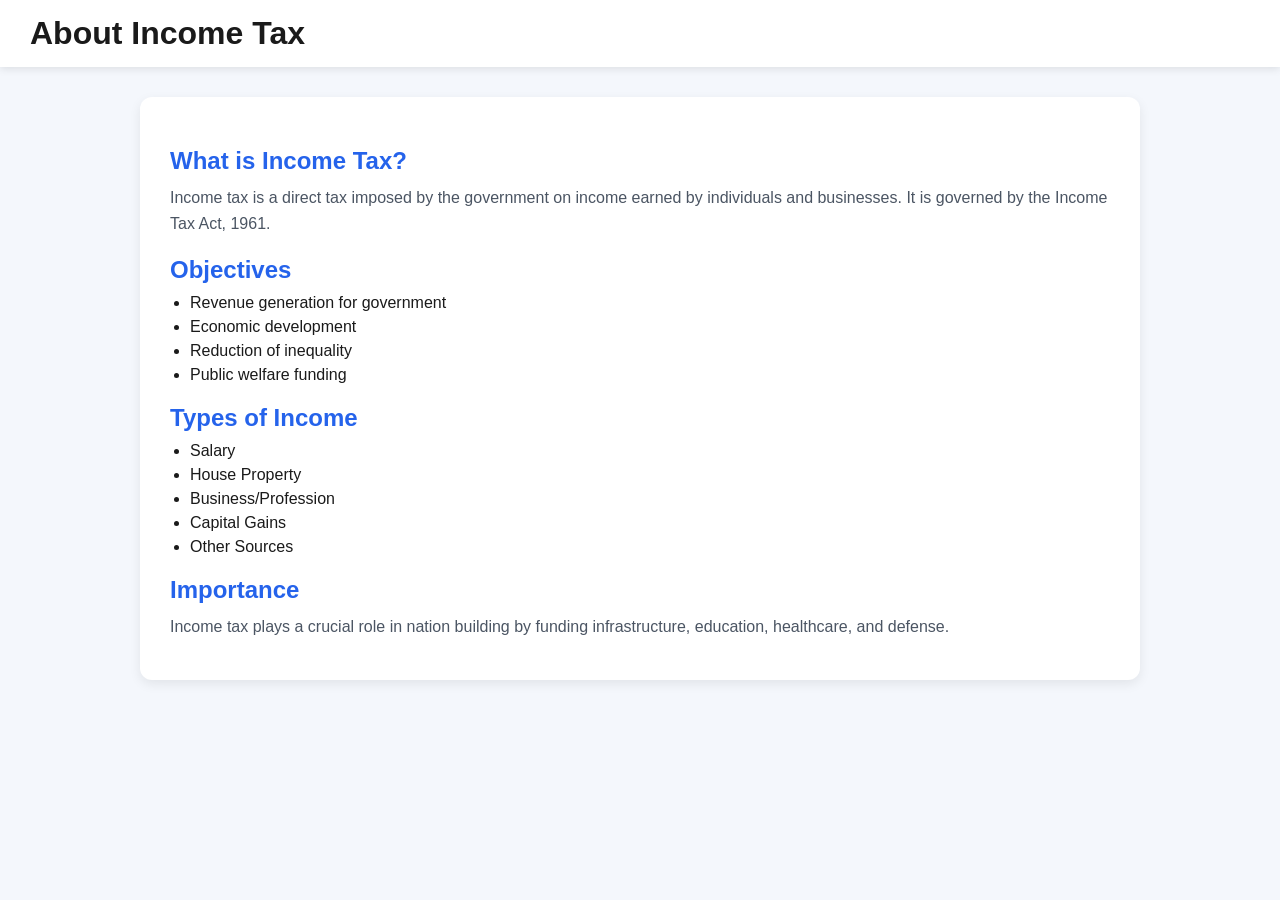
==== about.html @ 65278d84 "Add files via upload" ====
<!DOCTYPE html>
<html>
<head>
<title>About Income Tax</title>
<link rel="stylesheet" href="style.css">
</head>

<body>

<header class="header">
<h1>About Income Tax</h1>
</header>

<div class="container">

<h2>What is Income Tax?</h2>
<p>
Income tax is a direct tax imposed by the government on income earned by individuals and businesses.
It is governed by the Income Tax Act, 1961.
</p>

<h2>Objectives</h2>
<ul>
<li>Revenue generation for government</li>
<li>Economic development</li>
<li>Reduction of inequality</li>
<li>Public welfare funding</li>
</ul>

<h2>Types of Income</h2>
<ul>
<li>Salary</li>
<li>House Property</li>
<li>Business/Profession</li>
<li>Capital Gains</li>
<li>Other Sources</li>
</ul>

<h2>Importance</h2>
<p>
Income tax plays a crucial role in nation building by funding infrastructure,
education, healthcare, and defense.
</p>

</div>

</body>
</html>
---- style.css ----
/* RESET */
*{
margin:0;
padding:0;
box-sizing:border-box;
font-family:'Segoe UI', Arial, sans-serif;
}


/* BODY */
body{
background:#f4f7fc;
color:#1a1a1a;
}


/* HEADER */
.header{
background:white;
padding:15px 30px;
box-shadow:0 2px 8px rgba(0,0,0,0.1);
}

.logo-section{
display:flex;
align-items:center;
gap:12px;
}

.logo{
width:40px;
height:40px;
}

.logo-section h1{
font-size:22px;
font-weight:600;
}


/* NAVIGATION */
.nav{
display:flex;
gap:25px;
margin-top:10px;
}

.nav a{
text-decoration:none;
color:#374151;
font-weight:500;
cursor:pointer;
}

.nav a:hover{
color:#2563eb;
}


/* MAIN */
.main{
padding:30px;
}

.main-title{
text-align:center;
font-size:30px;
margin-bottom:20px;
}


/* TABS */
.tabs{
display:flex;
gap:25px;
border-bottom:2px solid #e5e7eb;
margin-bottom:20px;
}

.tab-btn{
background:none;
border:none;
font-size:16px;
padding:10px;
cursor:pointer;
color:#6b7280;
}

.tab-btn.active{
color:#2563eb;
border-bottom:3px solid #2563eb;
}


/* GRID */
.grid{
display:grid;
grid-template-columns:2fr 1fr;
gap:25px;
}


/* LEFT PANEL */
.left-panel{
background:white;
padding:25px;
border-radius:12px;
box-shadow:0 4px 12px rgba(0,0,0,0.08);
}


/* RIGHT PANEL */
.right-panel{
background:white;
padding:25px;
border-radius:12px;
box-shadow:0 4px 12px rgba(0,0,0,0.08);
height:fit-content;
}


/* ROW */
.row{
display:flex;
gap:20px;
margin-bottom:20px;
}


/* INPUTS */
label{
display:block;
margin-bottom:6px;
font-weight:500;
}

input, select{
width:100%;
padding:10px;
border-radius:8px;
border:1px solid #d1d5db;
font-size:14px;
}


/* TABLE CARD */
.table-card{
flex:1;
background:#f9fafb;
padding:15px;
border-radius:10px;
border:1px solid #e5e7eb;
}

.table-card h4{
margin-bottom:10px;
}


/* TABLE */
table{
width:100%;
border-collapse:collapse;
}

th{
background:#e5e7eb;
padding:10px;
text-align:left;
}

td{
padding:10px;
border-top:1px solid #e5e7eb;
}


/* TAB CONTENT */
.tab-content{
display:none;
}

.tab-content.active{
display:block;
}


/* BUTTON */
.calculate-btn{
margin-top:15px;
padding:12px;
background:#2563eb;
color:white;
border:none;
border-radius:8px;
cursor:pointer;
font-size:15px;
}

.calculate-btn:hover{
background:#1d4ed8;
}


/* VIEW BUTTON */
.view-btn{
margin-top:15px;
padding:10px;
width:100%;
background:#16a34a;
color:white;
border:none;
border-radius:8px;
font-size:15px;
cursor:pointer;
}

.view-btn:hover{
background:#15803d;
}


/* RESULTS */
#results p{
margin-bottom:8px;
font-size:15px;
}


/* INFO CARDS (HOME PAGE) */
.info-card{
background:white;
margin-top:20px;
padding:20px;
border-radius:12px;
box-shadow:0 2px 8px rgba(0,0,0,0.05);
}

.info-card h3{
margin-bottom:10px;
}

.info-card ul{
padding-left:20px;
}

.info-card li{
margin-bottom:5px;
}


/* ===== OTHER PAGES STYLES ===== */

/* CONTAINER */
.container{
max-width:1000px;
margin:30px auto;
background:white;
padding:30px;
border-radius:12px;
box-shadow:0 4px 12px rgba(0,0,0,0.08);
}


/* HEADINGS */
.container h1{
font-size:28px;
margin-bottom:15px;
color:#1f2937;
}

.container h2{
margin-top:20px;
margin-bottom:10px;
color:#2563eb;
}

.container h3{
margin-top:15px;
color:#374151;
}


/* TEXT */
.container p{
line-height:1.6;
color:#4b5563;
margin-bottom:10px;
}


/* LIST */
.container ul{
padding-left:20px;
margin-bottom:15px;
}

.container ul li{
margin-bottom:6px;
}


/* SECTION BOX */
.info-section{
background:#f9fafb;
padding:20px;
border-radius:10px;
margin-bottom:20px;
border:1px solid #e5e7eb;
}


/* HIGHLIGHT BOX */
.highlight-box{
background:#eef2ff;
border-left:5px solid #2563eb;
padding:15px;
border-radius:8px;
margin:15px 0;
}


/* TABLE (OTHER PAGES) */
.info-table{
width:100%;
border-collapse:collapse;
margin-top:15px;
}

.info-table th{
background:#e5e7eb;
padding:10px;
}

.info-table td{
padding:10px;
border-top:1px solid #e5e7eb;
}


/* SERVICE GRID */
.service-grid{
display:grid;
grid-template-columns:repeat(auto-fit, minmax(250px,1fr));
gap:15px;
}

.service-card{
background:white;
padding:15px;
border-radius:10px;
box-shadow:0 2px 6px rgba(0,0,0,0.05);
border:1px solid #e5e7eb;
}

.service-card h3{
margin-bottom:8px;
color:#2563eb;
}


/* FOOTER */
.footer{
margin-top:30px;
background:white;
padding:15px;
text-align:center;
border-top:1px solid #e5e7eb;
}


/* RESPONSIVE */
@media(max-width:900px){

.grid{
grid-template-columns:1fr;
}

.row{
flex-direction:column;
}

.container{
margin:15px;
padding:20px;
}

}

.info-table td {
    padding: 12px 15px;
    border-top: 1px solid #e5e7eb;
}

/* LEFT COLUMN (labels) */
.info-table td:first-child {
    text-align: left;
    font-weight: 500;
}

/* RIGHT COLUMN (values) */
.info-table td:last-child {
    text-align: right;
    font-weight: 600;
}
.info-table tr:nth-child(even){
    background:#f9fafb;
}
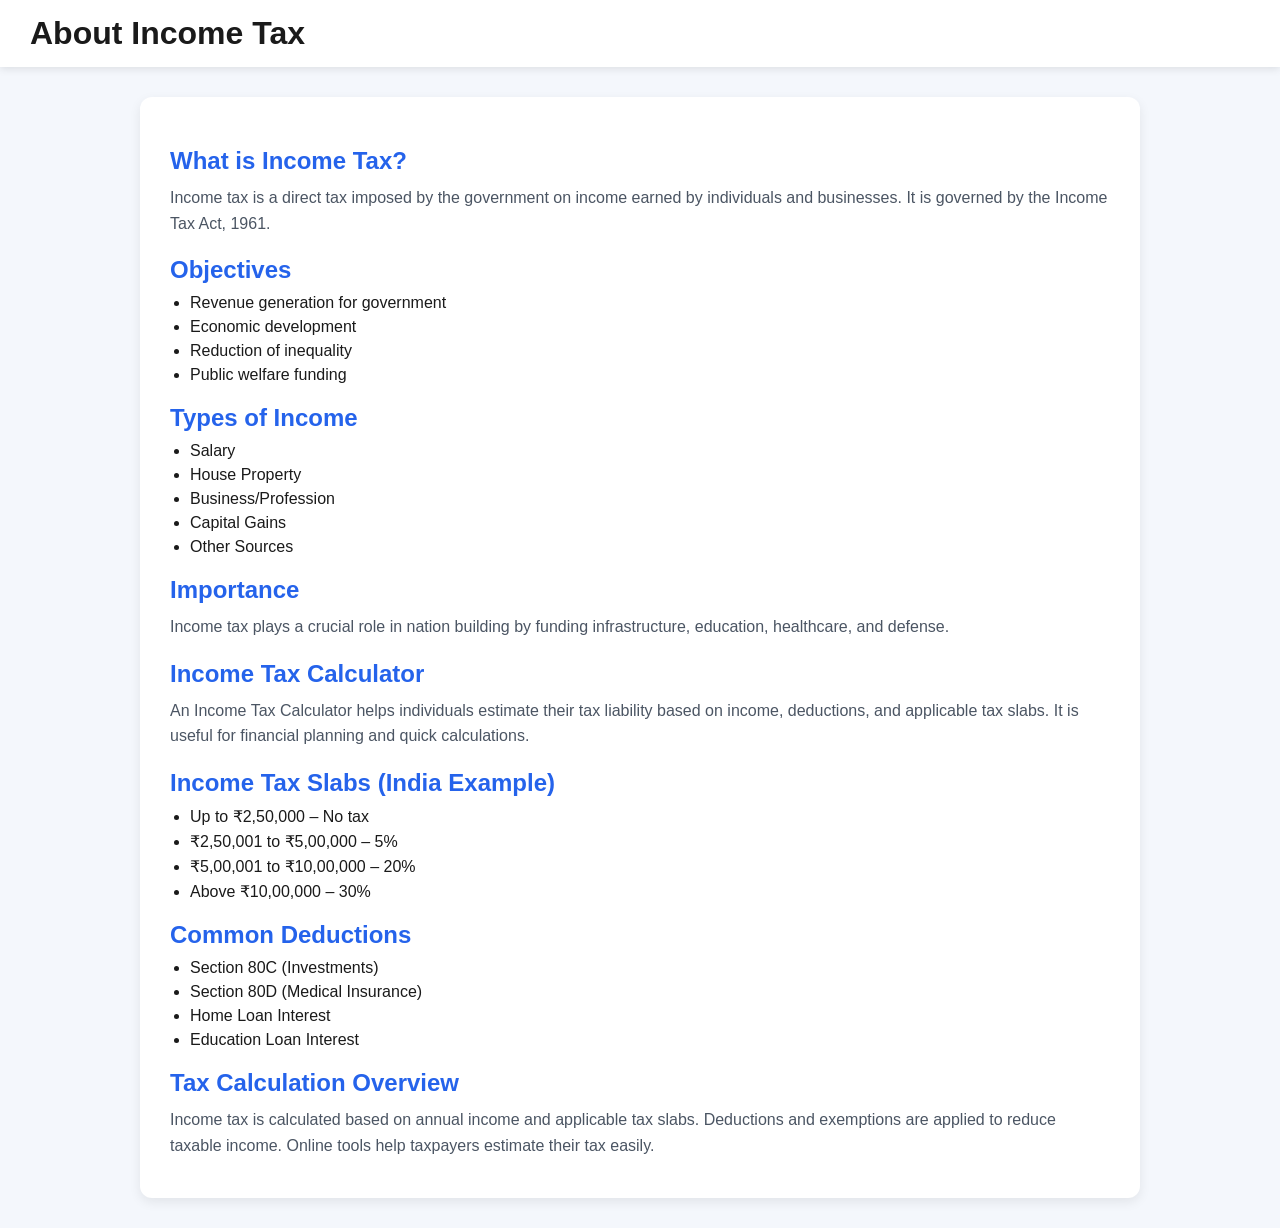
==== commit 60e95264: "Update about.html" ====
--- a/about.html
+++ b/about.html
@@ -41,8 +41,36 @@
 Income tax plays a crucial role in nation building by funding infrastructure,
 education, healthcare, and defense.
 </p>
+<h2>Income Tax Calculator</h2>
+<p>
+An Income Tax Calculator helps individuals estimate their tax liability based on income,
+deductions, and applicable tax slabs. It is useful for financial planning and quick calculations.
+</p>
+
+  <h2>Income Tax Slabs (India Example)</h2>
+<ul>
+<li>Up to ₹2,50,000 – No tax</li>
+<li>₹2,50,001 to ₹5,00,000 – 5%</li>
+<li>₹5,00,001 to ₹10,00,000 – 20%</li>
+<li>Above ₹10,00,000 – 30%</li>
+</ul>
+
+<h2>Common Deductions</h2>
+<ul>
+<li>Section 80C (Investments)</li>
+<li>Section 80D (Medical Insurance)</li>
+<li>Home Loan Interest</li>
+<li>Education Loan Interest</li>
+</ul>
+<h2>Tax Calculation Overview</h2>
+<p>
+Income tax is calculated based on annual income and applicable tax slabs.
+Deductions and exemptions are applied to reduce taxable income.
+Online tools help taxpayers estimate their tax easily.
+</p>
+  
 
 </div>
 
 </body>
-</html>+</html>
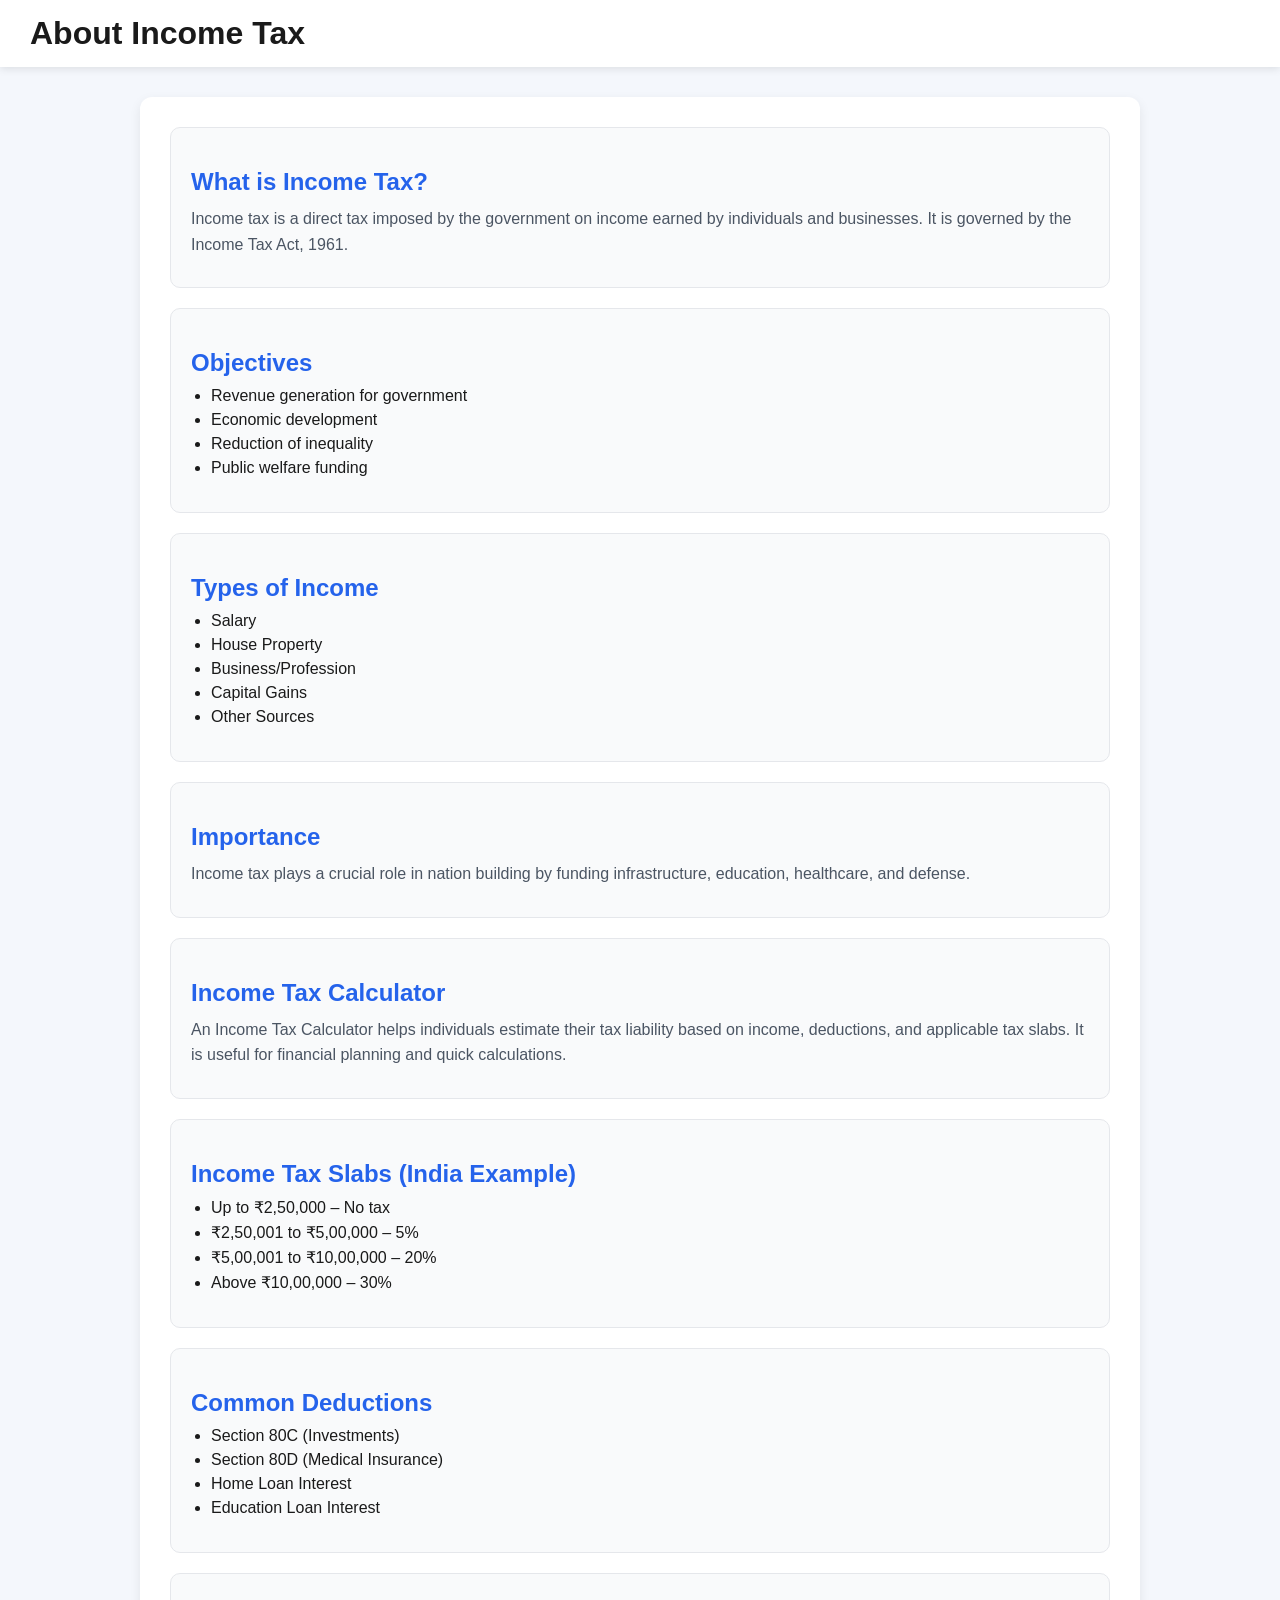
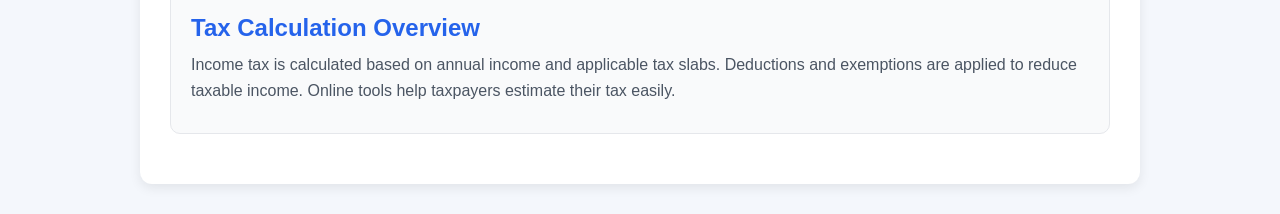
==== commit 72374e6c: "Update about.html" ====
--- a/about.html
+++ b/about.html
@@ -12,13 +12,15 @@
 </header>
 
 <div class="container">
-
+<div class="info-section">
 <h2>What is Income Tax?</h2>
 <p>
 Income tax is a direct tax imposed by the government on income earned by individuals and businesses.
 It is governed by the Income Tax Act, 1961.
 </p>
+</div>
 
+<div class="info-section">
 <h2>Objectives</h2>
 <ul>
 <li>Revenue generation for government</li>
@@ -26,7 +28,9 @@
 <li>Reduction of inequality</li>
 <li>Public welfare funding</li>
 </ul>
+</div>
 
+<div class="info-section">
 <h2>Types of Income</h2>
 <ul>
 <li>Salary</li>
@@ -35,18 +39,25 @@
 <li>Capital Gains</li>
 <li>Other Sources</li>
 </ul>
+</div>
 
+<div class="info-section">
 <h2>Importance</h2>
 <p>
 Income tax plays a crucial role in nation building by funding infrastructure,
 education, healthcare, and defense.
 </p>
+</div>
+
+<div class="info-section">
 <h2>Income Tax Calculator</h2>
 <p>
 An Income Tax Calculator helps individuals estimate their tax liability based on income,
 deductions, and applicable tax slabs. It is useful for financial planning and quick calculations.
 </p>
+</div>
 
+<div class="info-section">
   <h2>Income Tax Slabs (India Example)</h2>
 <ul>
 <li>Up to ₹2,50,000 – No tax</li>
@@ -54,7 +65,9 @@
 <li>₹5,00,001 to ₹10,00,000 – 20%</li>
 <li>Above ₹10,00,000 – 30%</li>
 </ul>
+</div>
 
+<div class="info-section">
 <h2>Common Deductions</h2>
 <ul>
 <li>Section 80C (Investments)</li>
@@ -62,13 +75,16 @@
 <li>Home Loan Interest</li>
 <li>Education Loan Interest</li>
 </ul>
+</div>
+
+<div class="info-section">
 <h2>Tax Calculation Overview</h2>
 <p>
 Income tax is calculated based on annual income and applicable tax slabs.
 Deductions and exemptions are applied to reduce taxable income.
 Online tools help taxpayers estimate their tax easily.
 </p>
-  
+</div>
 
 </div>
 
--- a/style.css
+++ b/style.css
@@ -405,4 +405,49 @@
 }
 .info-table tr:nth-child(even){
     background:#f9fafb;
-}+}
+
+.result-card{
+background:white;
+padding:20px;
+border-radius:12px;
+box-shadow:0 4px 12px rgba(0,0,0,0.08);
+margin-top:20px;
+}
+
+.result-card p{
+margin:8px 0;
+font-size:15px;
+}
+
+.result-card hr{
+margin:10px 0;
+border:0.5px solid #e5e7eb;
+}
+
+.faq-section{
+background:white;
+padding:20px;
+margin-top:20px;
+border-radius:10px;
+box-shadow:0 4px 10px rgba(0,0,0,0.1);
+}
+
+.faq-item{
+margin-bottom:15px;
+}
+
+.faq-section input,
+.faq-section textarea{
+width:100%;
+padding:8px;
+margin:8px 0;
+}
+
+.faq-section button{
+background:#2563eb;
+color:white;
+padding:8px;
+border:none;
+cursor:pointer;
+}
